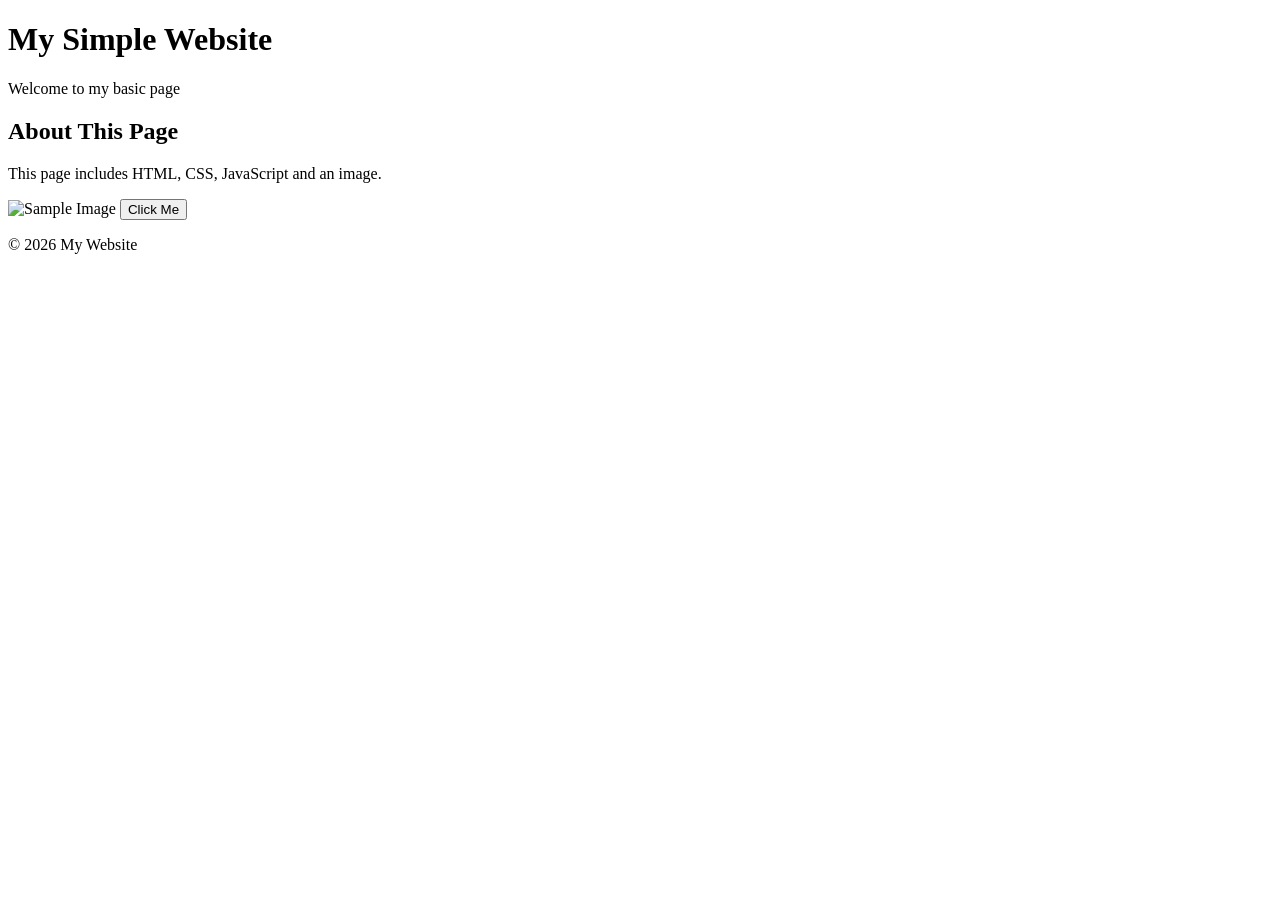
==== index.html @ b4daa3d4 "index" ====
<!DOCTYPE html>
<html lang="en">
<head>
    <meta charset="UTF-8">
    <meta name="viewport" content="width=device-width, initial-scale=1.0">
    <title>Simple Website</title>
    <link rel="stylesheet" href="style.css">
</head>
<body>

    <header>
        <h1>My Simple Website</h1>
        <p id="message">Welcome to my basic page</p>
    </header>

    <main>
        <section class="content">
            <h2>About This Page</h2>
            <p>This page includes HTML, CSS, JavaScript and an image.</p>

            <!-- Image -->
            <img src="image.jpg" alt="Sample Image">

            <!-- Button -->
            <button onclick="changeText()">Click Me</button>
        </section>
    </main>

    <footer>
        <p>&copy; 2026 My Website</p>
    </footer>

    <script src="script.js"></script>
    
</body>
</html>
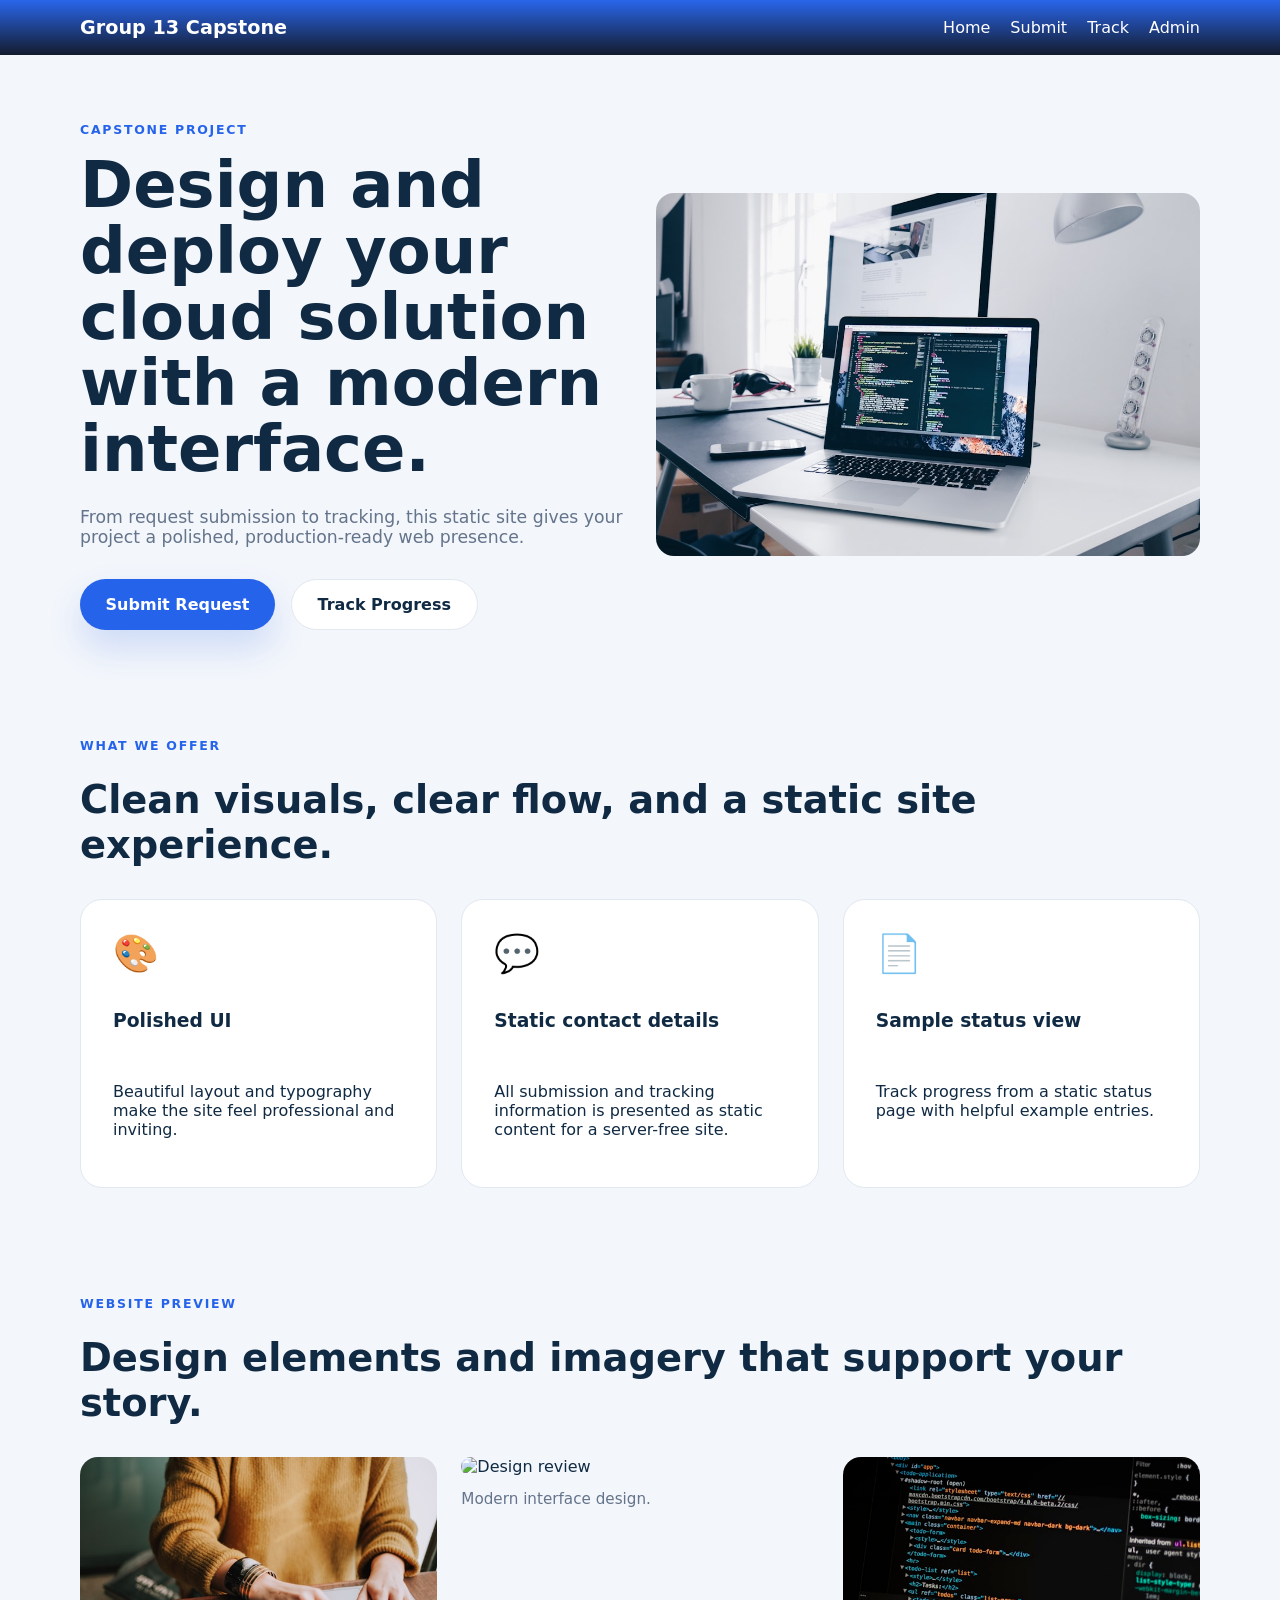
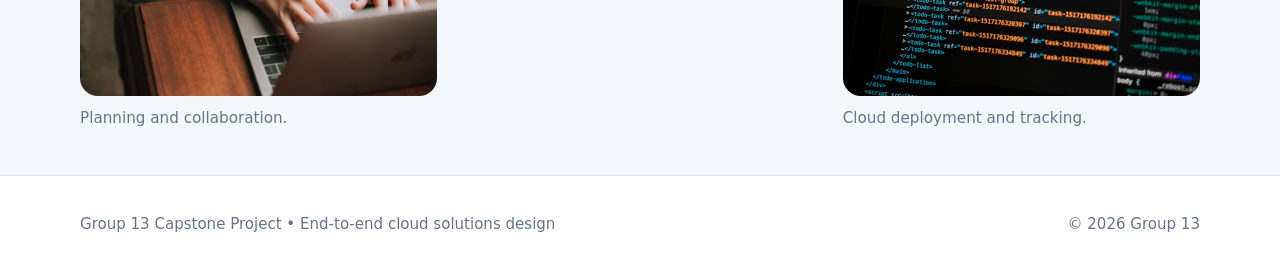
==== commit 015eef0e: "Add static pages for admin dashboard, request submission, and project tracking - Created admin.html " ====
--- a/index.html
+++ b/index.html
@@ -3,34 +3,93 @@
 <head>
     <meta charset="UTF-8">
     <meta name="viewport" content="width=device-width, initial-scale=1.0">
-    <title>Simple Website</title>
-    <link rel="stylesheet" href="style.css">
+    <title>Group 13 Capstone</title>
+    <link rel="stylesheet" href="assets/css/style.css">
 </head>
 <body>
-
-    <header>
-        <h1>My Simple Website</h1>
-        <p id="message">Welcome to my basic page</p>
+    <header class="site-header">
+        <div class="container header-inner">
+            <a href="index.html" class="brand">Group 13 Capstone</a>
+            <nav class="main-nav">
+                <a href="index.html">Home</a>
+                <a href="pages/submit.html">Submit</a>
+                <a href="pages/track.html">Track</a>
+                <a href="pages/admin.html">Admin</a>
+            </nav>
+        </div>
     </header>
 
     <main>
-        <section class="content">
-            <h2>About This Page</h2>
-            <p>This page includes HTML, CSS, JavaScript and an image.</p>
+        <section class="hero">
+            <div class="container hero-grid">
+                <div class="hero-copy">
+                    <span class="eyebrow">Capstone Project</span>
+                    <h1>Design and deploy your cloud solution with a modern interface.</h1>
+                    <p>From request submission to tracking, this static site gives your project a polished, production-ready web presence.</p>
+                    <div class="hero-actions">
+                        <a href="pages/submit.html" class="button button-primary">Submit Request</a>
+                        <a href="pages/track.html" class="button button-secondary">Track Progress</a>
+                    </div>
+                </div>
+                <div class="hero-media">
+                    <img src="assets/images/hero.jpg" alt="Team collaboration" loading="lazy">
+                </div>
+            </div>
+        </section>
 
-            <!-- Image -->
-            <img src="image.jpg" alt="Sample Image">
+        <section class="features container">
+            <div class="section-heading">
+                <p class="eyebrow">What we offer</p>
+                <h2>Clean visuals, clear flow, and a static site experience.</h2>
+            </div>
+            <div class="feature-grid">
+                <article class="feature-card">
+                    <div class="feature-icon">🎨</div>
+                    <h3>Polished UI</h3>
+                    <p>Beautiful layout and typography make the site feel professional and inviting.</p>
+                </article>
+                <article class="feature-card">
+                    <div class="feature-icon">💬</div>
+                    <h3>Static contact details</h3>
+                    <p>All submission and tracking information is presented as static content for a server-free site.</p>
+                </article>
+                <article class="feature-card">
+                    <div class="feature-icon">📄</div>
+                    <h3>Sample status view</h3>
+                    <p>Track progress from a static status page with helpful example entries.</p>
+                </article>
+            </div>
+        </section>
 
-            <!-- Button -->
-            <button onclick="changeText()">Click Me</button>
+        <section class="gallery-section">
+            <div class="container">
+                <div class="section-heading">
+                    <p class="eyebrow">Website preview</p>
+                    <h2>Design elements and imagery that support your story.</h2>
+                </div>
+                <div class="gallery-grid">
+                    <figure>
+                        <img src="assets/images/planning.jpg" alt="Team planning" loading="lazy">
+                        <figcaption>Planning and collaboration.</figcaption>
+                    </figure>
+                    <figure>
+                        <img src="assets/images/design.jpg" alt="Design review" loading="lazy">
+                        <figcaption>Modern interface design.</figcaption>
+                    </figure>
+                    <figure>
+                        <img src="assets/images/workflow.jpg" alt="Cloud workflow" loading="lazy">
+                        <figcaption>Cloud deployment and tracking.</figcaption>
+                    </figure>
+                </div>
+            </div>
         </section>
     </main>
 
-    <footer>
-        <p>&copy; 2026 My Website</p>
+    <footer class="site-footer">
+        <div class="container footer-inner">
+            <p>Group 13 Capstone Project • End-to-end cloud solutions design</p>
+            <p>&copy; 2026 Group 13</p>
+        </div>
     </footer>
-
-    <script src="script.js"></script>
-    
 </body>
-</html>+</html>
--- a/assets/css/style.css
+++ b/assets/css/style.css
@@ -0,0 +1,260 @@
+:root {
+    --bg: #f3f6fb;
+    --surface: #ffffff;
+    --accent: #2563eb;
+    --accent-soft: #dbeafe;
+    --text: #102a43;
+    --muted: #64748b;
+    --border: #e2e8f0;
+    --radius: 22px;
+}
+
+* {
+    box-sizing: border-box;
+}
+
+html {
+    scroll-behavior: smooth;
+}
+
+body {
+    margin: 0;
+    font-family: Inter, system-ui, -apple-system, BlinkMacSystemFont, 'Segoe UI', sans-serif;
+    background: var(--bg);
+    color: var(--text);
+}
+
+img {
+    width: 100%;
+    display: block;
+    border-radius: 18px;
+}
+
+.container {
+    width: min(1120px, calc(100% - 2rem));
+    margin: 0 auto;
+}
+
+.site-header {
+    background: linear-gradient(180deg, rgba(37, 99, 235, 0.98), rgba(15, 23, 42, 0.98));
+    color: white;
+    position: sticky;
+    top: 0;
+    z-index: 20;
+}
+
+.header-inner {
+    display: flex;
+    align-items: center;
+    justify-content: space-between;
+    gap: 1rem;
+    padding: 1rem 0;
+}
+
+.brand {
+    font-size: 1.2rem;
+    font-weight: 700;
+    color: white;
+    text-decoration: none;
+}
+
+.main-nav {
+    display: flex;
+    gap: 1.25rem;
+}
+
+.main-nav a {
+    color: white;
+    text-decoration: none;
+    font-weight: 500;
+}
+
+.main-nav a:hover {
+    color: var(--accent-soft);
+}
+
+.nav-toggle {
+    display: none;
+    background: rgba(255, 255, 255, 0.12);
+    color: white;
+    padding: 0.85rem 1rem;
+    border-radius: 999px;
+    border: 1px solid rgba(255, 255, 255, 0.18);
+    cursor: pointer;
+}
+
+.hero {
+    padding: 4rem 0 3rem;
+}
+
+.hero-grid {
+    display: grid;
+    grid-template-columns: repeat(2, minmax(0, 1fr));
+    gap: 2rem;
+    align-items: center;
+}
+
+.eyebrow {
+    display: inline-block;
+    margin-bottom: 1rem;
+    color: var(--accent);
+    font-weight: 700;
+    text-transform: uppercase;
+    letter-spacing: 0.14em;
+    font-size: 0.78rem;
+}
+
+.hero-copy h1 {
+    font-size: clamp(2.8rem, 5vw, 4.5rem);
+    line-height: 1.03;
+    margin: 0;
+}
+
+.hero-copy p {
+    max-width: 44rem;
+    margin: 1.5rem 0 2rem;
+    color: var(--muted);
+    font-size: 1.08rem;
+}
+
+.hero-actions {
+    display: flex;
+    flex-wrap: wrap;
+    gap: 1rem;
+}
+
+.button {
+    display: inline-flex;
+    align-items: center;
+    justify-content: center;
+    border-radius: 999px;
+    padding: 0.95rem 1.6rem;
+    font-weight: 700;
+    text-decoration: none;
+    transition: transform 0.2s ease, background-color 0.2s ease, box-shadow 0.2s ease;
+}
+
+.button-primary {
+    background: var(--accent);
+    color: white;
+    box-shadow: 0 18px 34px rgba(37, 99, 235, 0.18);
+}
+
+.button-secondary {
+    background: white;
+    color: var(--text);
+    border: 1px solid var(--border);
+}
+
+.button:hover {
+    transform: translateY(-1px);
+}
+
+.features,
+.gallery-section {
+    padding: 3rem 0;
+}
+
+.section-heading {
+    margin-bottom: 2rem;
+}
+
+.section-heading h2 {
+    margin: 0.5rem 0 0;
+    font-size: clamp(2rem, 3vw, 2.8rem);
+}
+
+.feature-grid {
+    display: grid;
+    grid-template-columns: repeat(3, minmax(0, 1fr));
+    gap: 1.5rem;
+}
+
+.feature-card {
+    background: white;
+    border: 1px solid var(--border);
+    border-radius: var(--radius);
+    padding: 2rem;
+    min-height: 280px;
+    display: flex;
+    flex-direction: column;
+    gap: 1rem;
+}
+
+.feature-icon {
+    font-size: 2.3rem;
+}
+
+.gallery-grid {
+    display: grid;
+    grid-template-columns: repeat(3, minmax(0, 1fr));
+    gap: 1.5rem;
+}
+
+.gallery-grid figure {
+    margin: 0;
+}
+
+.gallery-grid figcaption {
+    margin-top: 0.85rem;
+    color: var(--muted);
+    font-size: 0.95rem;
+}
+
+.site-footer {
+    padding: 1.5rem 0;
+    background: white;
+    border-top: 1px solid var(--border);
+}
+
+.footer-inner {
+    display: flex;
+    justify-content: space-between;
+    gap: 1rem;
+    flex-wrap: wrap;
+    color: var(--muted);
+    font-size: 0.94rem;
+}
+
+@media (max-width: 980px) {
+    .hero-grid,
+    .feature-grid,
+    .gallery-grid {
+        grid-template-columns: 1fr;
+    }
+}
+
+@media (max-width: 720px) {
+    .header-inner {
+        flex-direction: column;
+        align-items: stretch;
+        gap: 0.75rem;
+    }
+
+    .main-nav {
+        position: absolute;
+        top: 100%;
+        left: 0;
+        right: 0;
+        flex-direction: column;
+        align-items: stretch;
+        background: rgba(15, 23, 42, 0.98);
+        overflow: hidden;
+        max-height: 0;
+        transition: max-height 0.25s ease;
+    }
+
+    .main-nav.active {
+        max-height: 260px;
+        padding: 1rem 0;
+    }
+
+    .main-nav a {
+        padding: 0.9rem 1.15rem;
+        border-top: 1px solid rgba(255, 255, 255, 0.08);
+    }
+
+    .nav-toggle {
+        display: inline-flex;
+    }
+}
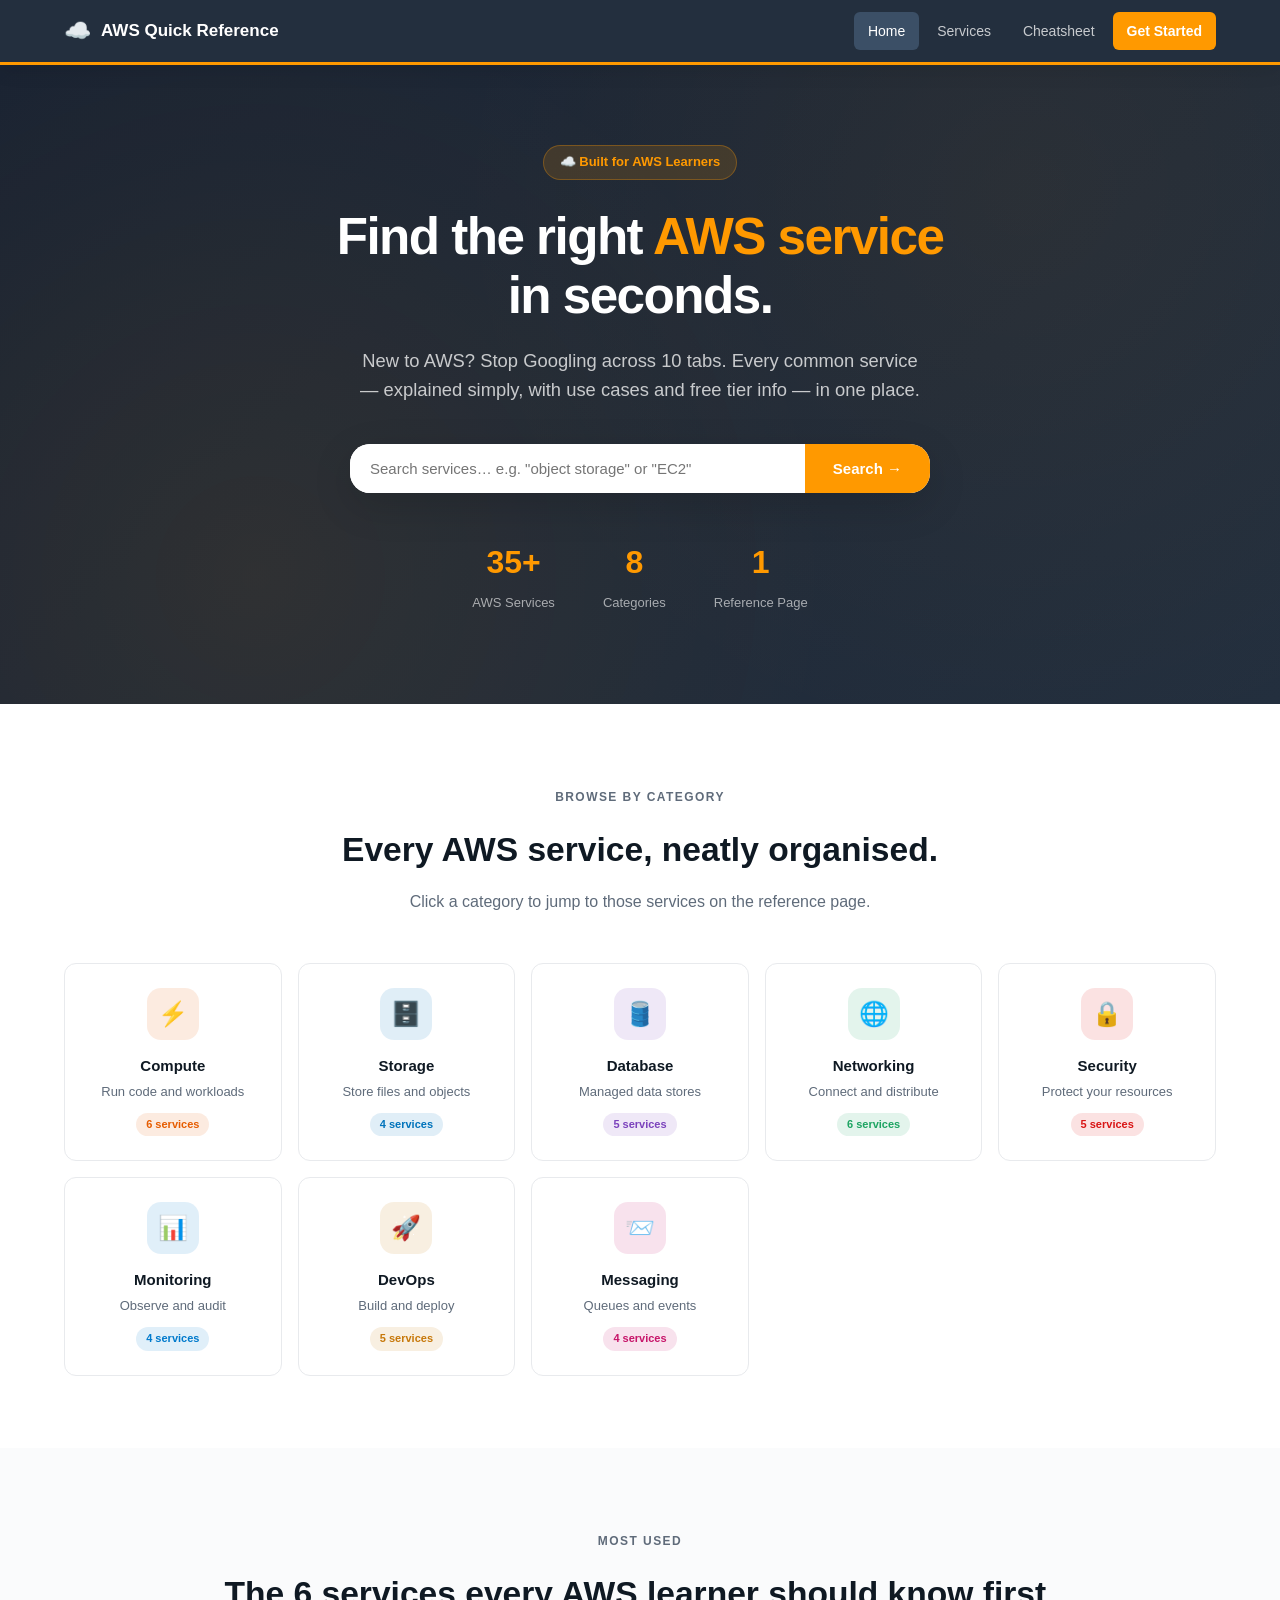
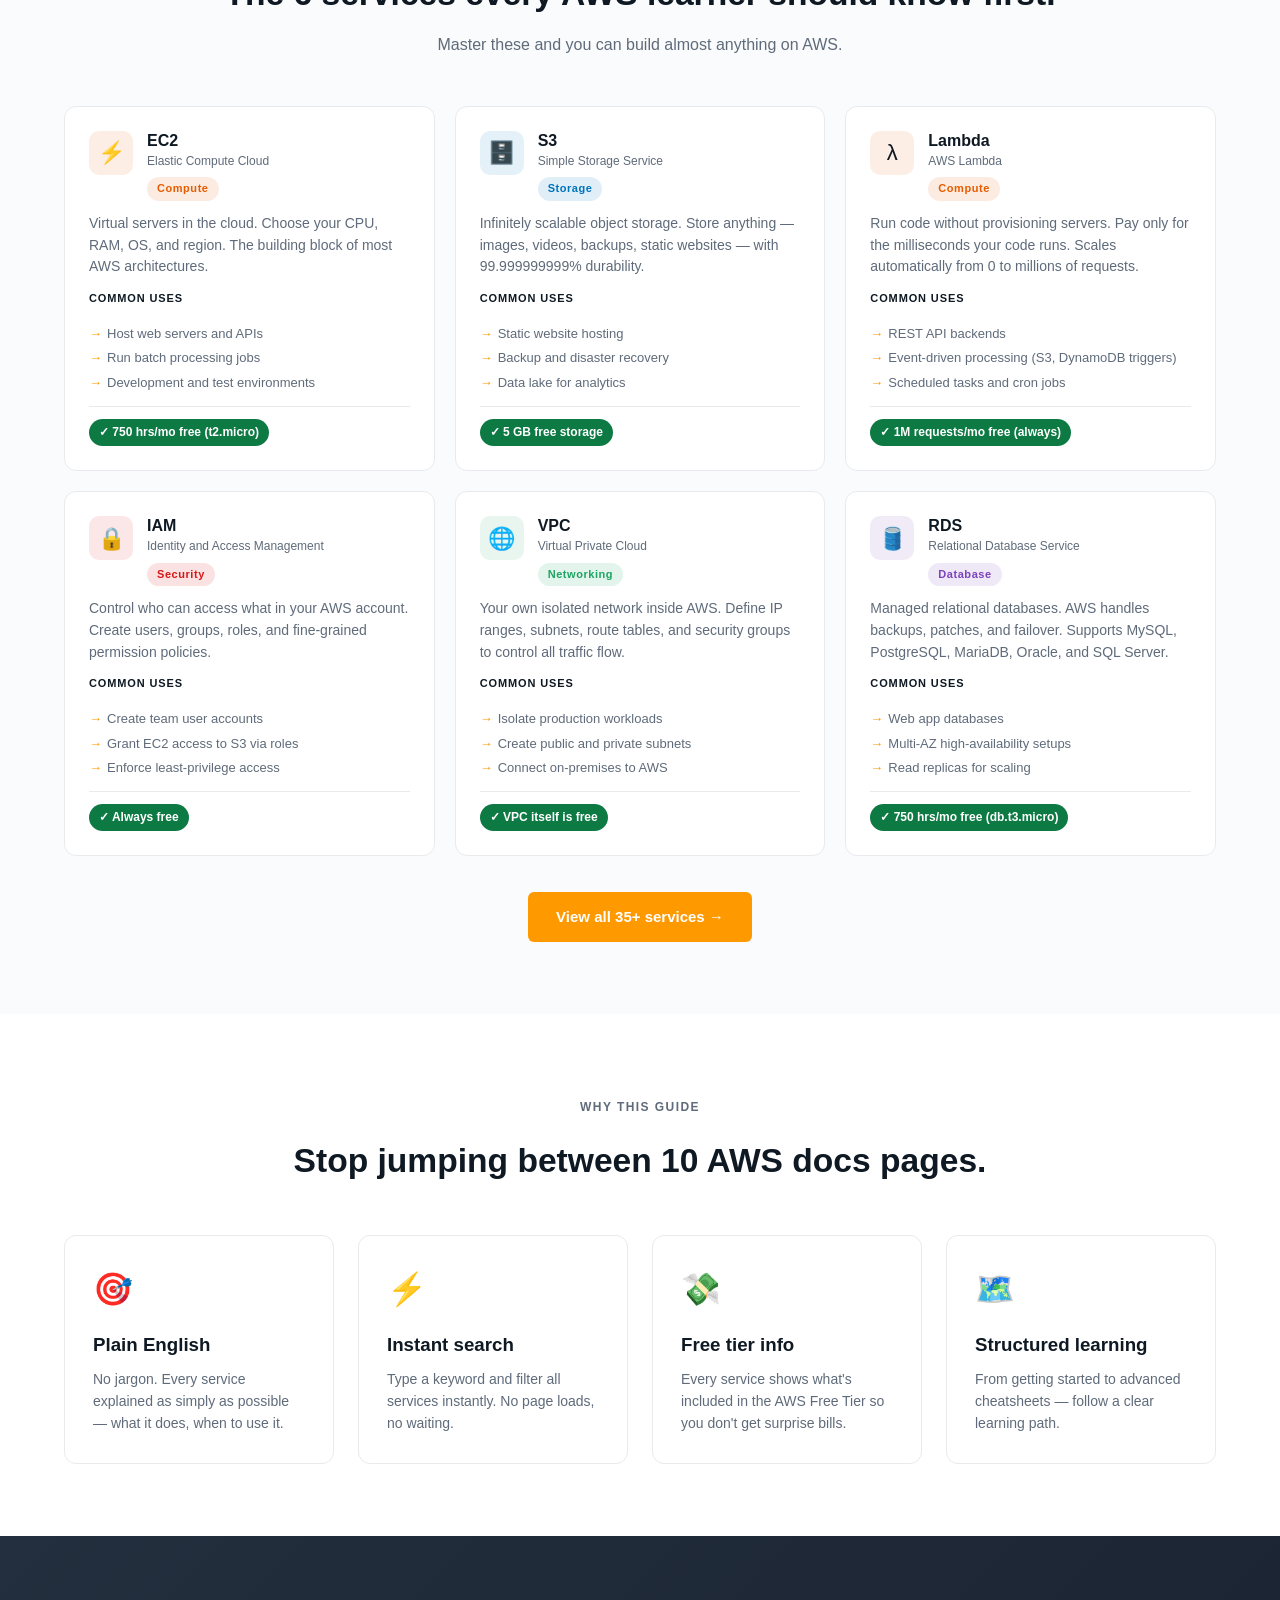
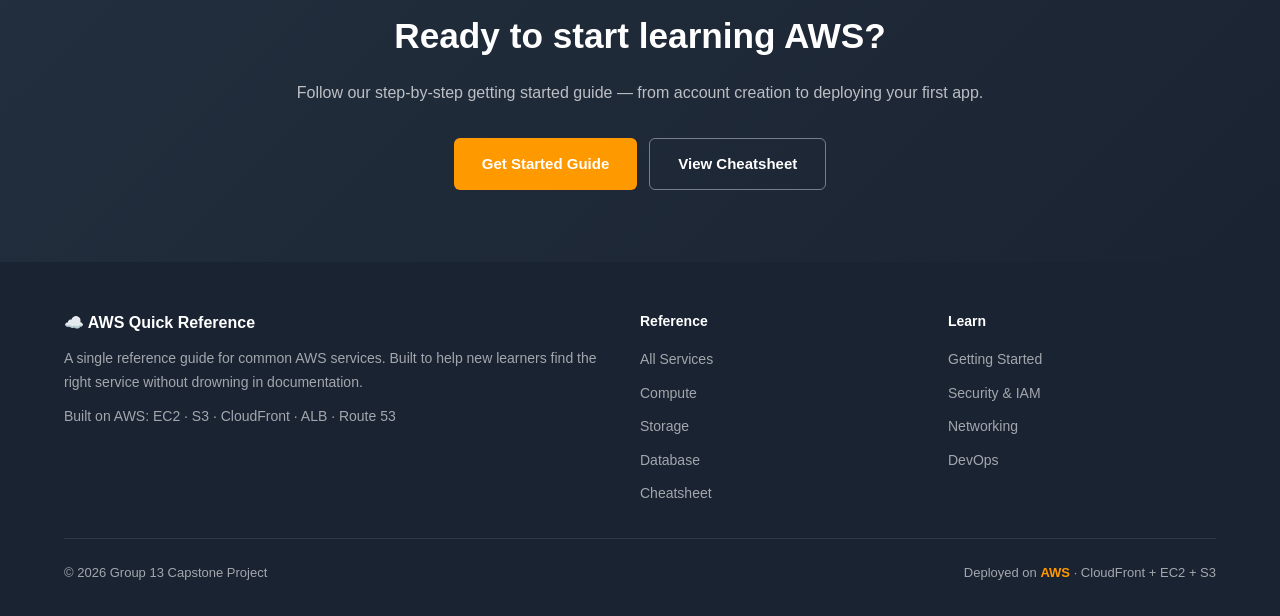
==== commit 0a23990d: "Rebuild site as AWS Quick Reference Guide; eliminate all inline styles - Rewrites index.html as a se" ====
--- a/index.html
+++ b/index.html
@@ -1,95 +1,339 @@
 <!DOCTYPE html>
 <html lang="en">
 <head>
-    <meta charset="UTF-8">
-    <meta name="viewport" content="width=device-width, initial-scale=1.0">
-    <title>Group 13 Capstone</title>
-    <link rel="stylesheet" href="assets/css/style.css">
+  <meta charset="UTF-8">
+  <meta name="viewport" content="width=device-width, initial-scale=1.0">
+  <title>AWS Quick Reference Guide — Group 13</title>
+  <meta name="description" content="A single reference page for common AWS services. Find the right service fast — built for new AWS learners.">
+  <link rel="stylesheet" href="assets/css/style.css">
 </head>
 <body>
-    <header class="site-header">
-        <div class="container header-inner">
-            <a href="index.html" class="brand">Group 13 Capstone</a>
-            <nav class="main-nav">
-                <a href="index.html">Home</a>
-                <a href="pages/submit.html">Submit</a>
-                <a href="pages/track.html">Track</a>
-                <a href="pages/admin.html">Admin</a>
-            </nav>
-        </div>
-    </header>
-
-    <main>
-        <section class="hero">
-            <div class="container hero-grid">
-                <div class="hero-copy">
-                    <span class="eyebrow">Capstone Project</span>
-                    <h1>Design and deploy your cloud solution with a modern interface.</h1>
-                    <p>From request submission to tracking, this static site gives your project a polished, production-ready web presence.</p>
-                    <div class="hero-actions">
-                        <a href="pages/submit.html" class="button button-primary">Submit Request</a>
-                        <a href="pages/track.html" class="button button-secondary">Track Progress</a>
-                    </div>
-                </div>
-                <div class="hero-media">
-                    <img src="assets/images/hero.jpg" alt="Team collaboration" loading="lazy">
-                </div>
-            </div>
-        </section>
-
-        <section class="features container">
-            <div class="section-heading">
-                <p class="eyebrow">What we offer</p>
-                <h2>Clean visuals, clear flow, and a static site experience.</h2>
-            </div>
-            <div class="feature-grid">
-                <article class="feature-card">
-                    <div class="feature-icon">🎨</div>
-                    <h3>Polished UI</h3>
-                    <p>Beautiful layout and typography make the site feel professional and inviting.</p>
-                </article>
-                <article class="feature-card">
-                    <div class="feature-icon">💬</div>
-                    <h3>Static contact details</h3>
-                    <p>All submission and tracking information is presented as static content for a server-free site.</p>
-                </article>
-                <article class="feature-card">
-                    <div class="feature-icon">📄</div>
-                    <h3>Sample status view</h3>
-                    <p>Track progress from a static status page with helpful example entries.</p>
-                </article>
-            </div>
-        </section>
-
-        <section class="gallery-section">
-            <div class="container">
-                <div class="section-heading">
-                    <p class="eyebrow">Website preview</p>
-                    <h2>Design elements and imagery that support your story.</h2>
-                </div>
-                <div class="gallery-grid">
-                    <figure>
-                        <img src="assets/images/planning.jpg" alt="Team planning" loading="lazy">
-                        <figcaption>Planning and collaboration.</figcaption>
-                    </figure>
-                    <figure>
-                        <img src="assets/images/design.jpg" alt="Design review" loading="lazy">
-                        <figcaption>Modern interface design.</figcaption>
-                    </figure>
-                    <figure>
-                        <img src="assets/images/workflow.jpg" alt="Cloud workflow" loading="lazy">
-                        <figcaption>Cloud deployment and tracking.</figcaption>
-                    </figure>
-                </div>
-            </div>
-        </section>
-    </main>
-
-    <footer class="site-footer">
-        <div class="container footer-inner">
-            <p>Group 13 Capstone Project • End-to-end cloud solutions design</p>
-            <p>&copy; 2026 Group 13</p>
-        </div>
-    </footer>
+
+<header class="site-header">
+  <div class="container header-inner">
+    <a href="index.html" class="brand">
+      <span class="brand-icon">☁️</span> AWS Quick Reference
+    </a>
+    <nav class="main-nav">
+      <a href="index.html" class="active">Home</a>
+      <a href="pages/services.html">Services</a>
+      <a href="pages/cheatsheet.html">Cheatsheet</a>
+      <a href="pages/getting-started.html" class="nav-cta">Get Started</a>
+    </nav>
+  </div>
+</header>
+
+<main>
+  <!-- Hero -->
+  <section class="hero">
+    <div class="container">
+      <div class="hero-content">
+        <div class="hero-badge">☁️ Built for AWS Learners</div>
+        <h1>Find the right <span>AWS service</span><br>in seconds.</h1>
+        <p class="hero-sub">New to AWS? Stop Googling across 10 tabs. Every common service — explained simply, with use cases and free tier info — in one place.</p>
+        <form class="hero-search" onsubmit="doSearch(event)">
+          <input type="text" id="heroSearch" placeholder="Search services… e.g. &quot;object storage&quot; or &quot;EC2&quot;" autocomplete="off">
+          <button type="submit">Search →</button>
+        </form>
+        <div class="hero-stats">
+          <div class="hero-stat"><strong>35+</strong><span>AWS Services</span></div>
+          <div class="hero-stat"><strong>8</strong><span>Categories</span></div>
+          <div class="hero-stat"><strong>1</strong><span>Reference Page</span></div>
+        </div>
+      </div>
+    </div>
+  </section>
+
+  <!-- Categories -->
+  <section class="categories">
+    <div class="container">
+      <div class="section-heading">
+        <p class="eyebrow">Browse by category</p>
+        <h2>Every AWS service, neatly organised.</h2>
+        <p>Click a category to jump to those services on the reference page.</p>
+      </div>
+      <div class="cat-grid">
+        <a href="pages/services.html?cat=compute" class="cat-card cat-compute">
+          <div class="cat-icon">⚡</div>
+          <h3>Compute</h3>
+          <p>Run code and workloads</p>
+          <span class="cat-count">6 services</span>
+        </a>
+        <a href="pages/services.html?cat=storage" class="cat-card cat-storage">
+          <div class="cat-icon">🗄️</div>
+          <h3>Storage</h3>
+          <p>Store files and objects</p>
+          <span class="cat-count">4 services</span>
+        </a>
+        <a href="pages/services.html?cat=database" class="cat-card cat-database">
+          <div class="cat-icon">🛢️</div>
+          <h3>Database</h3>
+          <p>Managed data stores</p>
+          <span class="cat-count">5 services</span>
+        </a>
+        <a href="pages/services.html?cat=networking" class="cat-card cat-network">
+          <div class="cat-icon">🌐</div>
+          <h3>Networking</h3>
+          <p>Connect and distribute</p>
+          <span class="cat-count">6 services</span>
+        </a>
+        <a href="pages/services.html?cat=security" class="cat-card cat-security">
+          <div class="cat-icon">🔒</div>
+          <h3>Security</h3>
+          <p>Protect your resources</p>
+          <span class="cat-count">5 services</span>
+        </a>
+        <a href="pages/services.html?cat=monitoring" class="cat-card cat-monitor">
+          <div class="cat-icon">📊</div>
+          <h3>Monitoring</h3>
+          <p>Observe and audit</p>
+          <span class="cat-count">4 services</span>
+        </a>
+        <a href="pages/services.html?cat=devops" class="cat-card cat-devops">
+          <div class="cat-icon">🚀</div>
+          <h3>DevOps</h3>
+          <p>Build and deploy</p>
+          <span class="cat-count">5 services</span>
+        </a>
+        <a href="pages/services.html?cat=messaging" class="cat-card cat-messaging">
+          <div class="cat-icon">📨</div>
+          <h3>Messaging</h3>
+          <p>Queues and events</p>
+          <span class="cat-count">4 services</span>
+        </a>
+      </div>
+    </div>
+  </section>
+
+  <!-- Featured services -->
+  <section class="services-section">
+    <div class="container">
+      <div class="section-heading">
+        <p class="eyebrow">Most used</p>
+        <h2>The 6 services every AWS learner should know first.</h2>
+        <p>Master these and you can build almost anything on AWS.</p>
+      </div>
+      <div class="services-grid">
+
+        <div class="service-card">
+          <div class="service-top">
+            <div class="service-icon-wrap icon-compute">⚡</div>
+            <div>
+              <div class="service-name">EC2</div>
+              <div class="service-fullname">Elastic Compute Cloud</div>
+              <span class="cat-badge badge-compute">Compute</span>
+            </div>
+          </div>
+          <p class="service-desc">Virtual servers in the cloud. Choose your CPU, RAM, OS, and region. The building block of most AWS architectures.</p>
+          <p class="use-cases-label">Common uses</p>
+          <ul class="service-uses">
+            <li>Host web servers and APIs</li>
+            <li>Run batch processing jobs</li>
+            <li>Development and test environments</li>
+          </ul>
+          <div class="service-footer">
+            <span class="free-tier">✓ 750 hrs/mo free (t2.micro)</span>
+          </div>
+        </div>
+
+        <div class="service-card">
+          <div class="service-top">
+            <div class="service-icon-wrap icon-storage">🗄️</div>
+            <div>
+              <div class="service-name">S3</div>
+              <div class="service-fullname">Simple Storage Service</div>
+              <span class="cat-badge badge-storage">Storage</span>
+            </div>
+          </div>
+          <p class="service-desc">Infinitely scalable object storage. Store anything — images, videos, backups, static websites — with 99.999999999% durability.</p>
+          <p class="use-cases-label">Common uses</p>
+          <ul class="service-uses">
+            <li>Static website hosting</li>
+            <li>Backup and disaster recovery</li>
+            <li>Data lake for analytics</li>
+          </ul>
+          <div class="service-footer">
+            <span class="free-tier">✓ 5 GB free storage</span>
+          </div>
+        </div>
+
+        <div class="service-card">
+          <div class="service-top">
+            <div class="service-icon-wrap icon-lambda">λ</div>
+            <div>
+              <div class="service-name">Lambda</div>
+              <div class="service-fullname">AWS Lambda</div>
+              <span class="cat-badge badge-compute">Compute</span>
+            </div>
+          </div>
+          <p class="service-desc">Run code without provisioning servers. Pay only for the milliseconds your code runs. Scales automatically from 0 to millions of requests.</p>
+          <p class="use-cases-label">Common uses</p>
+          <ul class="service-uses">
+            <li>REST API backends</li>
+            <li>Event-driven processing (S3, DynamoDB triggers)</li>
+            <li>Scheduled tasks and cron jobs</li>
+          </ul>
+          <div class="service-footer">
+            <span class="free-tier">✓ 1M requests/mo free (always)</span>
+          </div>
+        </div>
+
+        <div class="service-card">
+          <div class="service-top">
+            <div class="service-icon-wrap icon-security">🔒</div>
+            <div>
+              <div class="service-name">IAM</div>
+              <div class="service-fullname">Identity and Access Management</div>
+              <span class="cat-badge badge-security">Security</span>
+            </div>
+          </div>
+          <p class="service-desc">Control who can access what in your AWS account. Create users, groups, roles, and fine-grained permission policies.</p>
+          <p class="use-cases-label">Common uses</p>
+          <ul class="service-uses">
+            <li>Create team user accounts</li>
+            <li>Grant EC2 access to S3 via roles</li>
+            <li>Enforce least-privilege access</li>
+          </ul>
+          <div class="service-footer">
+            <span class="free-tier">✓ Always free</span>
+          </div>
+        </div>
+
+        <div class="service-card">
+          <div class="service-top">
+            <div class="service-icon-wrap icon-network">🌐</div>
+            <div>
+              <div class="service-name">VPC</div>
+              <div class="service-fullname">Virtual Private Cloud</div>
+              <span class="cat-badge badge-network">Networking</span>
+            </div>
+          </div>
+          <p class="service-desc">Your own isolated network inside AWS. Define IP ranges, subnets, route tables, and security groups to control all traffic flow.</p>
+          <p class="use-cases-label">Common uses</p>
+          <ul class="service-uses">
+            <li>Isolate production workloads</li>
+            <li>Create public and private subnets</li>
+            <li>Connect on-premises to AWS</li>
+          </ul>
+          <div class="service-footer">
+            <span class="free-tier">✓ VPC itself is free</span>
+          </div>
+        </div>
+
+        <div class="service-card">
+          <div class="service-top">
+            <div class="service-icon-wrap icon-database">🛢️</div>
+            <div>
+              <div class="service-name">RDS</div>
+              <div class="service-fullname">Relational Database Service</div>
+              <span class="cat-badge badge-database">Database</span>
+            </div>
+          </div>
+          <p class="service-desc">Managed relational databases. AWS handles backups, patches, and failover. Supports MySQL, PostgreSQL, MariaDB, Oracle, and SQL Server.</p>
+          <p class="use-cases-label">Common uses</p>
+          <ul class="service-uses">
+            <li>Web app databases</li>
+            <li>Multi-AZ high-availability setups</li>
+            <li>Read replicas for scaling</li>
+          </ul>
+          <div class="service-footer">
+            <span class="free-tier">✓ 750 hrs/mo free (db.t3.micro)</span>
+          </div>
+        </div>
+
+      </div>
+      <div class="services-cta">
+        <a href="pages/services.html" class="button button-primary">View all 35+ services →</a>
+      </div>
+    </div>
+  </section>
+
+  <!-- Why section -->
+  <section class="section-white">
+    <div class="container">
+      <div class="section-heading">
+        <p class="eyebrow">Why this guide</p>
+        <h2>Stop jumping between 10 AWS docs pages.</h2>
+      </div>
+      <div class="why-grid">
+        <div class="why-card">
+          <div class="why-icon">🎯</div>
+          <h3>Plain English</h3>
+          <p>No jargon. Every service explained as simply as possible — what it does, when to use it.</p>
+        </div>
+        <div class="why-card">
+          <div class="why-icon">⚡</div>
+          <h3>Instant search</h3>
+          <p>Type a keyword and filter all services instantly. No page loads, no waiting.</p>
+        </div>
+        <div class="why-card">
+          <div class="why-icon">💸</div>
+          <h3>Free tier info</h3>
+          <p>Every service shows what's included in the AWS Free Tier so you don't get surprise bills.</p>
+        </div>
+        <div class="why-card">
+          <div class="why-icon">🗺️</div>
+          <h3>Structured learning</h3>
+          <p>From getting started to advanced cheatsheets — follow a clear learning path.</p>
+        </div>
+      </div>
+    </div>
+  </section>
+
+  <!-- CTA -->
+  <section class="cta-banner">
+    <div class="container">
+      <h2>Ready to start learning AWS?</h2>
+      <p>Follow our step-by-step getting started guide — from account creation to deploying your first app.</p>
+      <div class="cta-buttons">
+        <a href="pages/getting-started.html" class="button button-primary">Get Started Guide</a>
+        <a href="pages/cheatsheet.html" class="button button-secondary">View Cheatsheet</a>
+      </div>
+    </div>
+  </section>
+</main>
+
+<footer class="site-footer">
+  <div class="container">
+    <div class="footer-inner">
+      <div class="footer-brand">
+        <div class="brand">☁️ AWS Quick Reference</div>
+        <p>A single reference guide for common AWS services. Built to help new learners find the right service without drowning in documentation.</p>
+        <p class="footer-sub">Built on AWS: EC2 · S3 · CloudFront · ALB · Route 53</p>
+      </div>
+      <div class="footer-col">
+        <h4>Reference</h4>
+        <ul>
+          <li><a href="pages/services.html">All Services</a></li>
+          <li><a href="pages/services.html?cat=compute">Compute</a></li>
+          <li><a href="pages/services.html?cat=storage">Storage</a></li>
+          <li><a href="pages/services.html?cat=database">Database</a></li>
+          <li><a href="pages/cheatsheet.html">Cheatsheet</a></li>
+        </ul>
+      </div>
+      <div class="footer-col">
+        <h4>Learn</h4>
+        <ul>
+          <li><a href="pages/getting-started.html">Getting Started</a></li>
+          <li><a href="pages/services.html?cat=security">Security &amp; IAM</a></li>
+          <li><a href="pages/services.html?cat=networking">Networking</a></li>
+          <li><a href="pages/services.html?cat=devops">DevOps</a></li>
+        </ul>
+      </div>
+    </div>
+    <div class="footer-bottom">
+      <span>© 2026 Group 13 Capstone Project</span>
+      <span>Deployed on <strong class="aws-accent">AWS</strong> · CloudFront + EC2 + S3</span>
+    </div>
+  </div>
+</footer>
+
+<script>
+function doSearch(e) {
+  e.preventDefault();
+  const q = document.getElementById('heroSearch').value.trim();
+  if (q) window.location.href = 'pages/services.html?q=' + encodeURIComponent(q);
+}
+</script>
 </body>
 </html>
--- a/assets/css/style.css
+++ b/assets/css/style.css
@@ -1,260 +1,239 @@
 :root {
-    --bg: #f3f6fb;
-    --surface: #ffffff;
-    --accent: #2563eb;
-    --accent-soft: #dbeafe;
-    --text: #102a43;
-    --muted: #64748b;
-    --border: #e2e8f0;
-    --radius: 22px;
+  --aws-orange:  #FF9900;
+  --aws-dark:    #232F3E;
+  --aws-navy:    #1a2332;
+  --aws-light:   #FAFBFC;
+  --aws-border:  #e8eaed;
+  --text-main:   #0f1923;
+  --text-muted:  #5f6b7a;
+  --text-light:  #8896a4;
+  --radius-sm:   6px;
+  --radius-md:   12px;
+  --radius-lg:   20px;
+  --shadow-sm:   0 1px 4px rgba(0,0,0,.06);
+  --shadow-md:   0 4px 20px rgba(0,0,0,.10);
+  --shadow-lg:   0 12px 40px rgba(0,0,0,.14);
+  --cat-compute:   #E65C00;
+  --cat-storage:   #0073BB;
+  --cat-database:  #7B42BC;
+  --cat-network:   #1DA462;
+  --cat-security:  #D91515;
+  --cat-monitor:   #007ACC;
+  --cat-devops:    #C7780A;
+  --cat-messaging: #C7156A;
 }
-
-* {
-    box-sizing: border-box;
+*, *::before, *::after { box-sizing: border-box; margin: 0; padding: 0; }
+html { scroll-behavior: smooth; }
+body { font-family: -apple-system, BlinkMacSystemFont, 'Segoe UI', Roboto, Helvetica, Arial, sans-serif; font-size: 16px; line-height: 1.6; color: var(--text-main); background: var(--aws-light); }
+a { color: inherit; text-decoration: none; }
+img { display: block; max-width: 100%; }
+ul { list-style: none; }
+.container { max-width: 1200px; margin: 0 auto; padding: 0 24px; }
+.eyebrow { display: inline-block; font-size: 12px; font-weight: 700; letter-spacing: .12em; text-transform: uppercase; color: var(--aws-orange); margin-bottom: 8px; }
+.section-heading { text-align: center; margin-bottom: 48px; }
+.section-heading h2 { font-size: clamp(1.5rem, 3vw, 2.1rem); font-weight: 800; margin-top: 8px; }
+.section-heading p { color: var(--text-muted); margin-top: 12px; max-width: 560px; margin-inline: auto; }
+
+/* Header */
+.site-header { position: sticky; top: 0; z-index: 100; background: var(--aws-dark); border-bottom: 3px solid var(--aws-orange); box-shadow: var(--shadow-md); }
+.header-inner { display: flex; align-items: center; justify-content: space-between; height: 62px; }
+.brand { font-size: 17px; font-weight: 800; color: #fff; display: flex; align-items: center; gap: 10px; }
+.brand-icon { font-size: 22px; }
+.main-nav { display: flex; gap: 4px; }
+.main-nav a { font-size: 14px; font-weight: 500; color: rgba(255,255,255,.75); padding: 8px 14px; border-radius: var(--radius-sm); transition: all .18s; }
+.main-nav a:hover, .main-nav a.active { color: #fff; background: #3b4f66; }
+.nav-cta { background: var(--aws-orange) !important; color: #fff !important; font-weight: 700 !important; }
+.nav-cta:hover { background: #e68a00 !important; }
+
+/* Hero */
+.hero { background: linear-gradient(135deg, var(--aws-navy) 0%, var(--aws-dark) 100%); color: #fff; padding: 80px 0 90px; position: relative; overflow: hidden; }
+.hero::before { content: ''; position: absolute; inset: 0; background-image: radial-gradient(circle at 20% 80%, rgba(255,153,0,.08) 0%, transparent 50%), radial-gradient(circle at 80% 20%, rgba(255,153,0,.05) 0%, transparent 50%); }
+.hero-content { position: relative; text-align: center; }
+.hero-badge { display: inline-flex; align-items: center; gap: 8px; background: rgba(255,153,0,.15); border: 1px solid rgba(255,153,0,.3); color: var(--aws-orange); font-size: 13px; font-weight: 600; padding: 6px 16px; border-radius: 100px; margin-bottom: 28px; }
+.hero h1 { font-size: clamp(2rem, 5vw, 3.2rem); font-weight: 800; line-height: 1.15; letter-spacing: -.03em; margin-bottom: 20px; }
+.hero h1 span { color: var(--aws-orange); }
+.hero-sub { font-size: 1.15rem; color: rgba(255,255,255,.75); max-width: 560px; margin: 0 auto 40px; }
+.hero-search { display: flex; max-width: 580px; margin: 0 auto 44px; background: #fff; border-radius: var(--radius-lg); overflow: hidden; box-shadow: var(--shadow-lg); }
+.hero-search input { flex: 1; border: none; outline: none; padding: 16px 20px; font-size: 15px; color: var(--text-main); }
+.hero-search button { background: var(--aws-orange); border: none; cursor: pointer; padding: 0 28px; font-size: 15px; font-weight: 700; color: #fff; transition: background .18s; }
+.hero-search button:hover { background: #e68a00; }
+.hero-stats { display: flex; justify-content: center; gap: 48px; flex-wrap: wrap; }
+.hero-stat strong { display: block; font-size: 2rem; font-weight: 800; color: var(--aws-orange); }
+.hero-stat span { font-size: 13px; color: rgba(255,255,255,.6); }
+
+/* Category cards */
+.categories { padding: 72px 0; background: #fff; }
+.cat-grid { display: grid; grid-template-columns: repeat(auto-fit, minmax(190px, 1fr)); gap: 16px; }
+.cat-card { border: 1.5px solid var(--aws-border); border-radius: var(--radius-md); padding: 24px 20px; cursor: pointer; transition: all .2s; text-align: center; display: block; color: var(--text-main); }
+.cat-card:hover { border-color: var(--color); box-shadow: 0 0 0 3px color-mix(in srgb, var(--color) 12%, transparent); transform: translateY(-3px); }
+.cat-icon { width: 52px; height: 52px; border-radius: 14px; background: color-mix(in srgb, var(--color) 12%, transparent); display: flex; align-items: center; justify-content: center; font-size: 24px; margin: 0 auto 14px; }
+.cat-card h3 { font-size: 15px; font-weight: 700; margin-bottom: 4px; }
+.cat-card p { font-size: 13px; color: var(--text-muted); }
+.cat-count { display: inline-block; margin-top: 10px; font-size: 11px; font-weight: 700; background: color-mix(in srgb, var(--color) 12%, transparent); color: var(--color); padding: 3px 10px; border-radius: 100px; }
+
+/* Service cards */
+.services-section { padding: 72px 0; }
+.filter-bar { display: flex; flex-wrap: wrap; gap: 8px; margin-bottom: 36px; justify-content: center; }
+.filter-btn { border: 1.5px solid var(--aws-border); background: #fff; border-radius: 100px; padding: 8px 18px; font-size: 13px; font-weight: 600; cursor: pointer; transition: all .18s; color: var(--text-muted); }
+.filter-btn:hover, .filter-btn.active { background: var(--aws-dark); color: #fff; border-color: var(--aws-dark); }
+.services-grid { display: grid; grid-template-columns: repeat(auto-fill, minmax(300px, 1fr)); gap: 20px; }
+.service-card { background: #fff; border: 1.5px solid var(--aws-border); border-radius: var(--radius-md); padding: 24px; transition: all .2s; display: flex; flex-direction: column; gap: 12px; }
+.service-card:hover { box-shadow: var(--shadow-md); border-color: transparent; transform: translateY(-2px); }
+.service-card.hidden { display: none; }
+.service-top { display: flex; align-items: flex-start; gap: 14px; }
+.service-icon-wrap { width: 44px; height: 44px; border-radius: 10px; flex-shrink: 0; display: flex; align-items: center; justify-content: center; font-size: 22px; }
+.service-name { font-size: 16px; font-weight: 700; line-height: 1.2; }
+.service-fullname { font-size: 12px; color: var(--text-muted); margin-top: 2px; }
+.cat-badge { display: inline-flex; align-items: center; font-size: 11px; font-weight: 700; letter-spacing: .05em; padding: 3px 10px; border-radius: 100px; background: color-mix(in srgb, var(--color) 12%, transparent); color: var(--color); }
+.service-desc { font-size: 14px; color: var(--text-muted); line-height: 1.55; }
+.use-cases-label { font-size: 11px; font-weight: 700; color: var(--text-main); text-transform: uppercase; letter-spacing: .08em; }
+.service-uses { display: flex; flex-direction: column; gap: 4px; margin-top: 4px; }
+.service-uses li { font-size: 13px; color: var(--text-muted); padding-left: 18px; position: relative; }
+.service-uses li::before { content: '→'; position: absolute; left: 0; color: var(--aws-orange); font-weight: 700; }
+.service-footer { display: flex; align-items: center; justify-content: space-between; padding-top: 12px; border-top: 1px solid var(--aws-border); margin-top: auto; }
+.free-tier { font-size: 12px; font-weight: 700; color: #fff; background: #0d7a44; padding: 4px 10px; border-radius: 100px; }
+.no-free { color: var(--text-light); font-size: 12px; }
+.no-results { text-align: center; padding: 56px 0; color: var(--text-muted); font-size: 16px; display: none; grid-column: 1/-1; }
+.no-results.visible { display: block; }
+
+/* Cheatsheet */
+.cheatsheet-section { padding: 72px 0; }
+.cheat-grid { display: grid; grid-template-columns: repeat(auto-fit, minmax(460px, 1fr)); gap: 28px; }
+.cheat-card { background: #fff; border: 1.5px solid var(--aws-border); border-radius: var(--radius-md); overflow: hidden; }
+.cheat-card-header { background: var(--aws-dark); color: #fff; padding: 16px 20px; display: flex; align-items: center; gap: 10px; font-size: 15px; font-weight: 700; }
+.cheat-card-header span { font-size: 20px; }
+.cheat-table { width: 100%; border-collapse: collapse; font-size: 14px; }
+.cheat-table th { background: var(--aws-light); padding: 10px 16px; font-weight: 700; color: var(--text-muted); text-align: left; font-size: 11px; text-transform: uppercase; letter-spacing: .08em; }
+.cheat-table td { padding: 11px 16px; border-bottom: 1px solid var(--aws-border); vertical-align: middle; }
+.cheat-table tr:last-child td { border-bottom: none; }
+.cheat-table tr:hover td { background: var(--aws-light); }
+.cheat-table code { background: rgba(35,47,62,.08); padding: 2px 7px; border-radius: 4px; font-family: 'SF Mono', 'Fira Code', monospace; font-size: 12px; color: var(--aws-dark); }
+.tag-yes { color: #1DA462; font-weight: 700; }
+.tag-no  { color: var(--text-light); }
+.cmd-block { background: var(--aws-navy); border-radius: var(--radius-md); padding: 20px 24px; overflow-x: auto; }
+.cmd-block code { font-family: 'SF Mono', 'Fira Code', monospace; font-size: 13px; color: #e8eaed; line-height: 2; white-space: pre; display: block; }
+.cmd-comment { color: #6a8faf; }
+
+/* Getting Started */
+.guide-section { padding: 72px 0; }
+.guide-steps { display: flex; flex-direction: column; gap: 20px; max-width: 800px; margin: 0 auto; }
+.guide-step { background: #fff; border: 1.5px solid var(--aws-border); border-radius: var(--radius-md); padding: 28px 28px 28px 96px; position: relative; transition: box-shadow .2s; }
+.guide-step:hover { box-shadow: var(--shadow-md); }
+.step-num { position: absolute; left: 24px; top: 28px; width: 46px; height: 46px; background: var(--aws-orange); color: #fff; font-size: 18px; font-weight: 800; border-radius: 12px; display: flex; align-items: center; justify-content: center; }
+.guide-step h3 { font-size: 17px; font-weight: 800; margin-bottom: 8px; }
+.guide-step > p { font-size: 14px; color: var(--text-muted); }
+.guide-step ul { margin-top: 14px; display: flex; flex-direction: column; gap: 8px; }
+.guide-step ul li { font-size: 14px; color: var(--text-muted); padding-left: 22px; position: relative; }
+.guide-step ul li::before { content: '✓'; position: absolute; left: 0; color: #1DA462; font-weight: 800; }
+.guide-tip { background: rgba(255,153,0,.06); border: 1.5px solid rgba(255,153,0,.2); border-radius: var(--radius-md); padding: 20px 24px; font-size: 14px; color: var(--text-muted); display: flex; gap: 14px; align-items: flex-start; max-width: 800px; margin: 28px auto 0; }
+.guide-tip-icon { font-size: 24px; flex-shrink: 0; }
+
+/* CTA */
+.cta-banner { background: linear-gradient(135deg, var(--aws-dark), var(--aws-navy)); color: #fff; text-align: center; padding: 72px 0; }
+.cta-banner h2 { font-size: clamp(1.6rem, 3vw, 2.2rem); font-weight: 800; margin-bottom: 16px; }
+.cta-banner p { color: rgba(255,255,255,.7); margin-bottom: 32px; }
+.cta-buttons { display: flex; gap: 12px; justify-content: center; flex-wrap: wrap; }
+
+/* Buttons */
+.button { display: inline-flex; align-items: center; gap: 8px; padding: 13px 28px; border-radius: var(--radius-sm); font-size: 15px; font-weight: 700; transition: all .18s; border: none; cursor: pointer; }
+.button-primary { background: var(--aws-orange); color: #fff; }
+.button-primary:hover { background: #e68a00; transform: translateY(-1px); }
+.button-secondary { background: transparent; color: #fff; border: 1.5px solid rgba(255,255,255,.4); }
+.button-secondary:hover { background: rgba(255,255,255,.1); }
+.button-outline { background: #fff; color: var(--aws-dark); }
+.button-outline:hover { background: rgba(255,255,255,.9); }
+
+/* Footer */
+.site-footer { background: var(--aws-navy); color: rgba(255,255,255,.6); padding: 48px 0 32px; }
+.footer-inner { display: grid; grid-template-columns: 2fr 1fr 1fr; gap: 40px; padding-bottom: 32px; border-bottom: 1px solid rgba(255,255,255,.1); }
+.footer-brand p { font-size: 14px; line-height: 1.7; margin-top: 10px; }
+.footer-col h4 { color: #fff; font-size: 14px; font-weight: 700; margin-bottom: 14px; }
+.footer-col ul { display: flex; flex-direction: column; gap: 8px; }
+.footer-col ul li a { font-size: 14px; color: rgba(255,255,255,.6); transition: color .18s; }
+.footer-col ul li a:hover { color: var(--aws-orange); }
+.footer-bottom { padding-top: 24px; display: flex; justify-content: space-between; align-items: center; font-size: 13px; flex-wrap: wrap; gap: 8px; }
+
+/* Page header */
+.page-header { background: linear-gradient(135deg, var(--aws-navy), var(--aws-dark)); color: #fff; padding: 56px 0 60px; text-align: center; }
+.page-header h1 { font-size: clamp(1.8rem, 4vw, 2.6rem); font-weight: 800; margin-top: 8px; }
+.page-header p { color: rgba(255,255,255,.7); margin-top: 12px; font-size: 1.05rem; max-width: 560px; margin-inline: auto; }
+.search-bar { max-width: 480px; margin: 0 auto 36px; position: relative; }
+.search-bar input { width: 100%; padding: 13px 20px 13px 46px; border: 1.5px solid var(--aws-border); border-radius: var(--radius-lg); font-size: 15px; outline: none; background: #fff; transition: border-color .18s; }
+.search-bar input:focus { border-color: var(--aws-orange); }
+.search-bar::before { content: '🔍'; position: absolute; left: 16px; top: 50%; transform: translateY(-50%); font-size: 15px; pointer-events: none; }
+
+/* Icon wrap backgrounds per category */
+.icon-compute  { background: rgba(230,92,0,.1); }
+.icon-storage  { background: rgba(0,115,187,.1); }
+.icon-database { background: rgba(123,66,188,.1); }
+.icon-network  { background: rgba(29,164,98,.1); }
+.icon-security { background: rgba(217,21,21,.1); }
+.icon-monitor  { background: rgba(0,122,204,.1); }
+.icon-devops   { background: rgba(199,120,10,.1); }
+.icon-messaging{ background: rgba(199,21,106,.1); }
+.icon-lambda   { background: rgba(230,92,0,.1); font-style: normal; }
+
+/* Category badge colours */
+.badge-compute   { --color: var(--cat-compute);   margin-top: 6px; }
+.badge-storage   { --color: var(--cat-storage);   margin-top: 6px; }
+.badge-database  { --color: var(--cat-database);  margin-top: 6px; }
+.badge-network   { --color: var(--cat-network);   margin-top: 6px; }
+.badge-security  { --color: var(--cat-security);  margin-top: 6px; }
+.badge-monitor   { --color: var(--cat-monitor);   margin-top: 6px; }
+.badge-devops    { --color: var(--cat-devops);    margin-top: 6px; }
+.badge-messaging { --color: var(--cat-messaging); margin-top: 6px; }
+
+/* Cat-card colour tokens (--color drives the card accent in .cat-card CSS) */
+.cat-compute  { --color: var(--cat-compute);   }
+.cat-storage  { --color: var(--cat-storage);   }
+.cat-database { --color: var(--cat-database);  }
+.cat-network  { --color: var(--cat-network);   }
+.cat-security { --color: var(--cat-security);  }
+.cat-monitor  { --color: var(--cat-monitor);   }
+.cat-devops   { --color: var(--cat-devops);    }
+.cat-messaging{ --color: var(--cat-messaging); }
+
+/* Section variants */
+.section-white { padding: 72px 0; background: #fff; }
+.services-cta  { text-align: center; margin-top: 36px; }
+
+/* Why / feature cards on homepage */
+.why-grid { display:grid; grid-template-columns:repeat(auto-fit,minmax(240px,1fr)); gap:24px; }
+.why-card { padding:28px; border:1.5px solid var(--aws-border); border-radius:var(--radius-md); }
+.why-icon { font-size:32px; margin-bottom:14px; }
+.why-card h3 { font-weight:700; margin-bottom:8px; }
+.why-card p { font-size:14px; color:var(--text-muted); }
+
+/* Next steps grid on getting-started page */
+.next-grid { display:grid; grid-template-columns:repeat(auto-fit,minmax(240px,1fr)); gap:24px; }
+.next-card { padding:28px; border:1.5px solid var(--aws-border); border-radius:var(--radius-md); transition: box-shadow .2s; }
+.next-card:hover { box-shadow:var(--shadow-md); }
+.next-icon { font-size:32px; margin-bottom:14px; }
+.next-card h3 { font-weight:700; margin-bottom:8px; }
+.next-card p { font-size:14px; color:var(--text-muted); }
+
+/* Cheatsheet full-width card (CLI commands) */
+.cheat-card-full { grid-column: 1 / -1; }
+/* Code block inner padding wrapper */
+.code-block-pad { padding: 16px; }
+
+/* Inline code snippet (used inside prose lists) */
+.code-inline { background: rgba(35,47,62,.08); padding: 2px 6px; border-radius: 4px; font-family: monospace; font-size: .9em; }
+
+/* Guide tip heading */
+.tip-title { color: var(--text-main); display: block; margin-bottom: 6px; font-weight: 700; }
+
+/* Footer-specific overrides (brand is smaller in footer than header) */
+.site-footer .brand { font-size: 16px; margin-bottom: 12px; }
+.footer-sub         { margin-top: 8px; font-size: 13px; }
+.aws-accent         { color: var(--aws-orange); }
+
+@media (max-width: 768px) {
+  .main-nav { display: none; }
+  .footer-inner { grid-template-columns: 1fr; gap: 28px; }
+  .cheat-grid { grid-template-columns: 1fr; }
+  .guide-step { padding: 80px 20px 24px; }
+  .step-num { top: 20px; left: 20px; }
+  .hero-stats { gap: 28px; }
+  .cta-buttons { flex-direction: column; align-items: center; }
 }
-
-html {
-    scroll-behavior: smooth;
-}
-
-body {
-    margin: 0;
-    font-family: Inter, system-ui, -apple-system, BlinkMacSystemFont, 'Segoe UI', sans-serif;
-    background: var(--bg);
-    color: var(--text);
-}
-
-img {
-    width: 100%;
-    display: block;
-    border-radius: 18px;
-}
-
-.container {
-    width: min(1120px, calc(100% - 2rem));
-    margin: 0 auto;
-}
-
-.site-header {
-    background: linear-gradient(180deg, rgba(37, 99, 235, 0.98), rgba(15, 23, 42, 0.98));
-    color: white;
-    position: sticky;
-    top: 0;
-    z-index: 20;
-}
-
-.header-inner {
-    display: flex;
-    align-items: center;
-    justify-content: space-between;
-    gap: 1rem;
-    padding: 1rem 0;
-}
-
-.brand {
-    font-size: 1.2rem;
-    font-weight: 700;
-    color: white;
-    text-decoration: none;
-}
-
-.main-nav {
-    display: flex;
-    gap: 1.25rem;
-}
-
-.main-nav a {
-    color: white;
-    text-decoration: none;
-    font-weight: 500;
-}
-
-.main-nav a:hover {
-    color: var(--accent-soft);
-}
-
-.nav-toggle {
-    display: none;
-    background: rgba(255, 255, 255, 0.12);
-    color: white;
-    padding: 0.85rem 1rem;
-    border-radius: 999px;
-    border: 1px solid rgba(255, 255, 255, 0.18);
-    cursor: pointer;
-}
-
-.hero {
-    padding: 4rem 0 3rem;
-}
-
-.hero-grid {
-    display: grid;
-    grid-template-columns: repeat(2, minmax(0, 1fr));
-    gap: 2rem;
-    align-items: center;
-}
-
-.eyebrow {
-    display: inline-block;
-    margin-bottom: 1rem;
-    color: var(--accent);
-    font-weight: 700;
-    text-transform: uppercase;
-    letter-spacing: 0.14em;
-    font-size: 0.78rem;
-}
-
-.hero-copy h1 {
-    font-size: clamp(2.8rem, 5vw, 4.5rem);
-    line-height: 1.03;
-    margin: 0;
-}
-
-.hero-copy p {
-    max-width: 44rem;
-    margin: 1.5rem 0 2rem;
-    color: var(--muted);
-    font-size: 1.08rem;
-}
-
-.hero-actions {
-    display: flex;
-    flex-wrap: wrap;
-    gap: 1rem;
-}
-
-.button {
-    display: inline-flex;
-    align-items: center;
-    justify-content: center;
-    border-radius: 999px;
-    padding: 0.95rem 1.6rem;
-    font-weight: 700;
-    text-decoration: none;
-    transition: transform 0.2s ease, background-color 0.2s ease, box-shadow 0.2s ease;
-}
-
-.button-primary {
-    background: var(--accent);
-    color: white;
-    box-shadow: 0 18px 34px rgba(37, 99, 235, 0.18);
-}
-
-.button-secondary {
-    background: white;
-    color: var(--text);
-    border: 1px solid var(--border);
-}
-
-.button:hover {
-    transform: translateY(-1px);
-}
-
-.features,
-.gallery-section {
-    padding: 3rem 0;
-}
-
-.section-heading {
-    margin-bottom: 2rem;
-}
-
-.section-heading h2 {
-    margin: 0.5rem 0 0;
-    font-size: clamp(2rem, 3vw, 2.8rem);
-}
-
-.feature-grid {
-    display: grid;
-    grid-template-columns: repeat(3, minmax(0, 1fr));
-    gap: 1.5rem;
-}
-
-.feature-card {
-    background: white;
-    border: 1px solid var(--border);
-    border-radius: var(--radius);
-    padding: 2rem;
-    min-height: 280px;
-    display: flex;
-    flex-direction: column;
-    gap: 1rem;
-}
-
-.feature-icon {
-    font-size: 2.3rem;
-}
-
-.gallery-grid {
-    display: grid;
-    grid-template-columns: repeat(3, minmax(0, 1fr));
-    gap: 1.5rem;
-}
-
-.gallery-grid figure {
-    margin: 0;
-}
-
-.gallery-grid figcaption {
-    margin-top: 0.85rem;
-    color: var(--muted);
-    font-size: 0.95rem;
-}
-
-.site-footer {
-    padding: 1.5rem 0;
-    background: white;
-    border-top: 1px solid var(--border);
-}
-
-.footer-inner {
-    display: flex;
-    justify-content: space-between;
-    gap: 1rem;
-    flex-wrap: wrap;
-    color: var(--muted);
-    font-size: 0.94rem;
-}
-
-@media (max-width: 980px) {
-    .hero-grid,
-    .feature-grid,
-    .gallery-grid {
-        grid-template-columns: 1fr;
-    }
-}
-
-@media (max-width: 720px) {
-    .header-inner {
-        flex-direction: column;
-        align-items: stretch;
-        gap: 0.75rem;
-    }
-
-    .main-nav {
-        position: absolute;
-        top: 100%;
-        left: 0;
-        right: 0;
-        flex-direction: column;
-        align-items: stretch;
-        background: rgba(15, 23, 42, 0.98);
-        overflow: hidden;
-        max-height: 0;
-        transition: max-height 0.25s ease;
-    }
-
-    .main-nav.active {
-        max-height: 260px;
-        padding: 1rem 0;
-    }
-
-    .main-nav a {
-        padding: 0.9rem 1.15rem;
-        border-top: 1px solid rgba(255, 255, 255, 0.08);
-    }
-
-    .nav-toggle {
-        display: inline-flex;
-    }
-}
